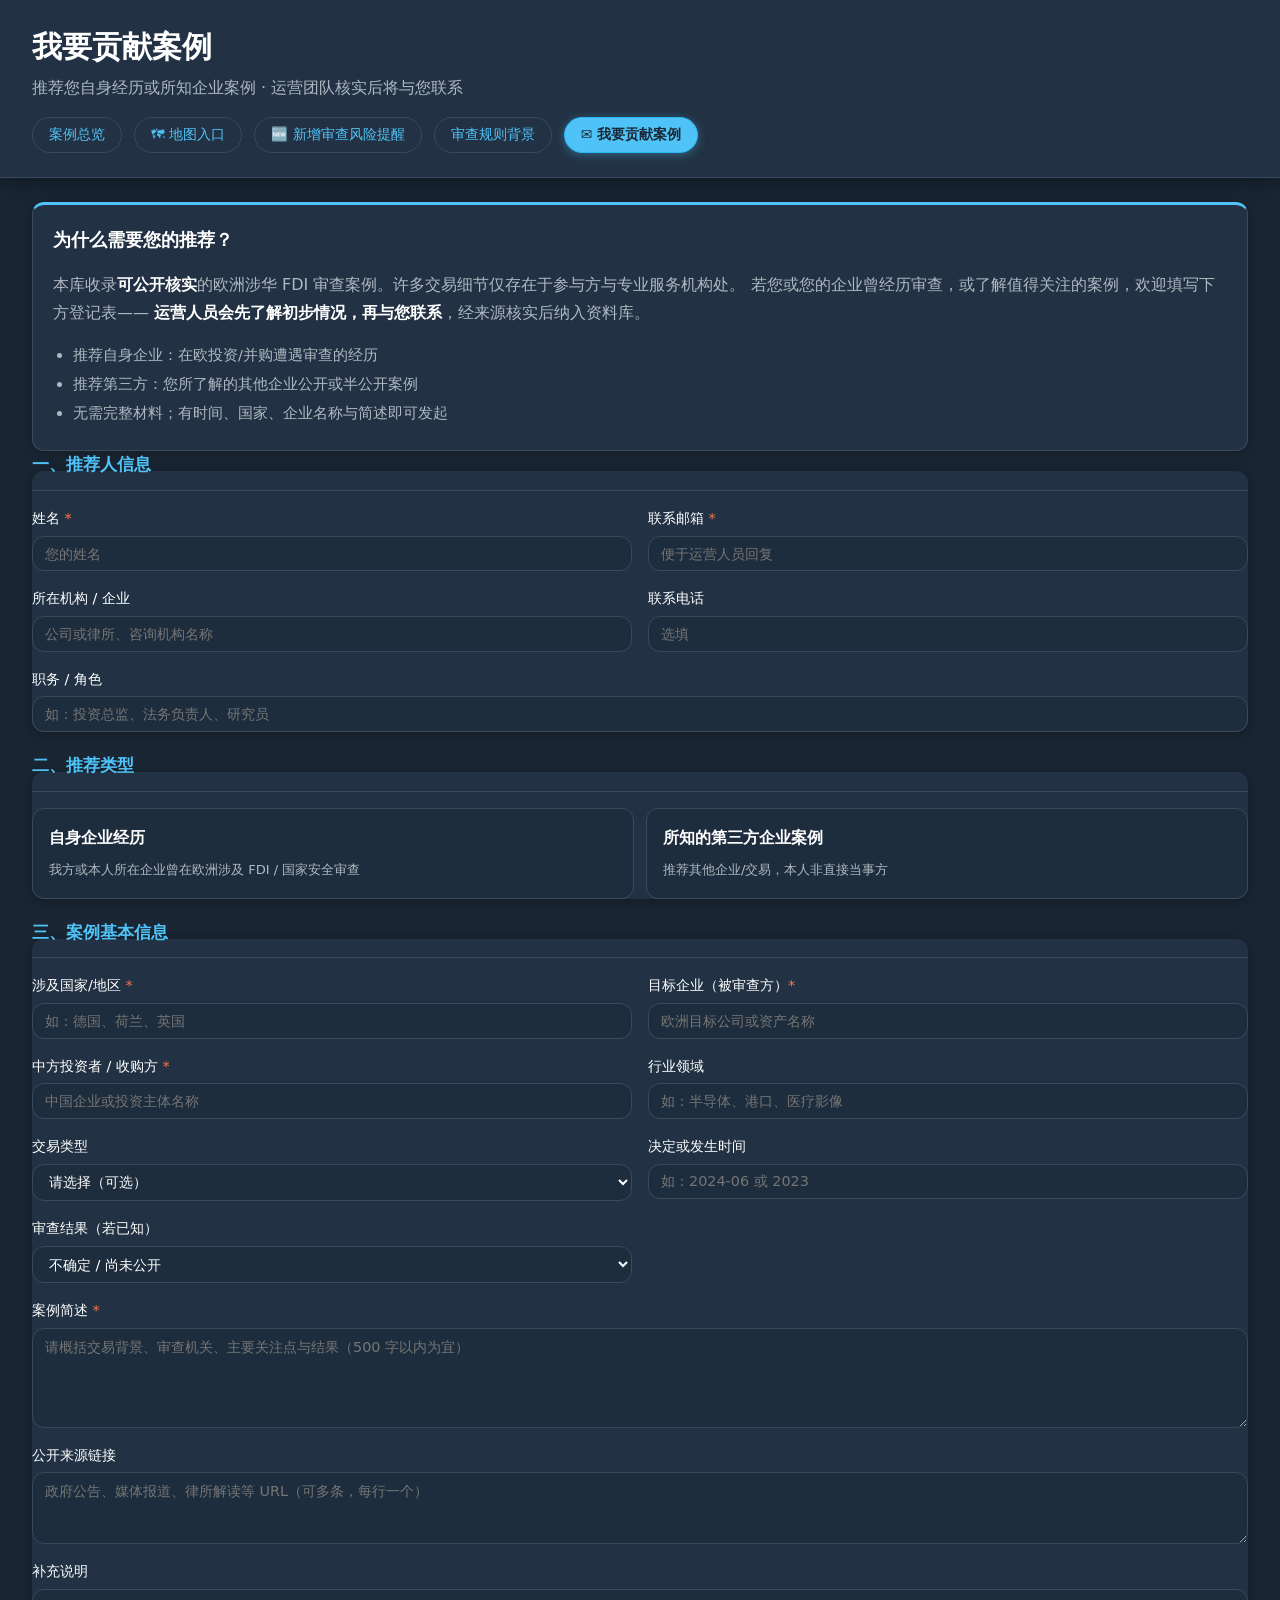
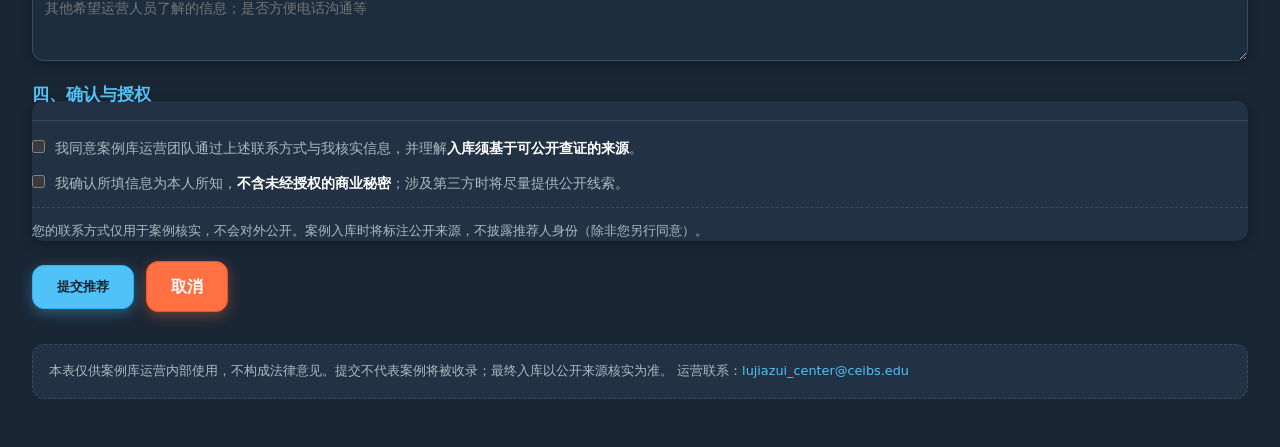
==== web/contribute.html @ 5400cb7a "Add case contribution form and route submissions to lujiazui_center@ceibs.edu. New contribute page w" ====
<!DOCTYPE html>
<html lang="zh-CN">
<head>
  <meta charset="UTF-8" />
  <meta name="viewport" content="width=device-width, initial-scale=1" />
  <title>我要贡献案例 — 涉华投资审查案例库</title>
  <link rel="stylesheet" href="css/styles.css?v=20260523" />
</head>
<body>
  <header class="site-header">
    <h1>我要贡献案例</h1>
    <p class="subtitle">推荐您自身经历或所知企业案例 · 运营团队核实后将与您联系</p>
    <nav class="nav-bar">
      <a href="index.html">案例总览</a>
      <a href="map.html">🗺 地图入口</a>
      <a href="review-points.html">🆕 新增审查风险提醒</a>
      <a href="policy.html">审查规则背景</a>
      <a href="contribute.html" class="active">✉️ 我要贡献案例</a>
    </nav>
  </header>

  <main class="container contribute-page">
    <section class="card contribute-intro">
      <h2>为什么需要您的推荐？</h2>
      <p class="contrib-lead">
        本库收录<strong>可公开核实</strong>的欧洲涉华 FDI 审查案例。许多交易细节仅存在于参与方与专业服务机构处。
        若您或您的企业曾经历审查，或了解值得关注的案例，欢迎填写下方登记表——
        <strong>运营人员会先了解初步情况，再与您联系</strong>，经来源核实后纳入资料库。
      </p>
      <ul class="contrib-bullets">
        <li>推荐自身企业：在欧投资/并购遭遇审查的经历</li>
        <li>推荐第三方：您所了解的其他企业公开或半公开案例</li>
        <li>无需完整材料；有时间、国家、企业名称与简述即可发起</li>
      </ul>
    </section>

    <div id="contrib-success" class="card contribute-success hidden">
      <h2>感谢您的推荐</h2>
      <p id="contrib-success-note">
        我们已收到您的登记信息。案例库运营团队将在<strong>核实公开来源</strong>后与您联系，进一步补充细节。通常会在 5–10 个工作日内回复。
      </p>
      <p><a class="btn-map" href="index.html">返回案例总览</a></p>
    </div>

    <p id="contrib-error" class="contrib-error hidden" role="alert"></p>

    <form id="contrib-form" class="contrib-form" novalidate>
      <fieldset class="card contrib-fieldset">
        <legend>一、推荐人信息</legend>
        <div class="contrib-grid">
          <label class="contrib-field">
            <span>姓名 <em>*</em></span>
            <input type="text" name="submitter_name" required autocomplete="name" placeholder="您的姓名" />
          </label>
          <label class="contrib-field">
            <span>联系邮箱 <em>*</em></span>
            <input type="email" name="submitter_email" required autocomplete="email" placeholder="便于运营人员回复" />
          </label>
          <label class="contrib-field">
            <span>所在机构 / 企业</span>
            <input type="text" name="submitter_org" autocomplete="organization" placeholder="公司或律所、咨询机构名称" />
          </label>
          <label class="contrib-field">
            <span>联系电话</span>
            <input type="tel" name="submitter_phone" autocomplete="tel" placeholder="选填" />
          </label>
          <label class="contrib-field contrib-field-full">
            <span>职务 / 角色</span>
            <input type="text" name="submitter_role" placeholder="如：投资总监、法务负责人、研究员" />
          </label>
        </div>
      </fieldset>

      <fieldset class="card contrib-fieldset">
        <legend>二、推荐类型</legend>
        <div class="contrib-radio-group">
          <label class="contrib-radio">
            <input type="radio" name="relation_type" value="self" required />
            <span class="contrib-radio-box">
              <strong>自身企业经历</strong>
              <small>我方或本人所在企业曾在欧洲涉及 FDI / 国家安全审查</small>
            </span>
          </label>
          <label class="contrib-radio">
            <input type="radio" name="relation_type" value="third_party" />
            <span class="contrib-radio-box">
              <strong>所知的第三方企业案例</strong>
              <small>推荐其他企业/交易，本人非直接当事方</small>
            </span>
          </label>
        </div>
      </fieldset>

      <fieldset class="card contrib-fieldset">
        <legend>三、案例基本信息</legend>
        <div class="contrib-grid">
          <label class="contrib-field">
            <span>涉及国家/地区 <em>*</em></span>
            <input type="text" name="country" required placeholder="如：德国、荷兰、英国" />
          </label>
          <label class="contrib-field">
            <span>目标企业（被审查方）<em>*</em></span>
            <input type="text" name="target_company" required placeholder="欧洲目标公司或资产名称" />
          </label>
          <label class="contrib-field">
            <span>中方投资者 / 收购方 <em>*</em></span>
            <input type="text" name="investor" required placeholder="中国企业或投资主体名称" />
          </label>
          <label class="contrib-field">
            <span>行业领域</span>
            <input type="text" name="sector" placeholder="如：半导体、港口、医疗影像" />
          </label>
          <label class="contrib-field">
            <span>交易类型</span>
            <select name="deal_type">
              <option value="">请选择（可选）</option>
              <option>收购 / 并购</option>
              <option>少数股权</option>
              <option>绿地投资</option>
              <option>技术许可 / 合资</option>
              <option>治理权 / 股东安排</option>
              <option>其他</option>
            </select>
          </label>
          <label class="contrib-field">
            <span>决定或发生时间</span>
            <input type="text" name="decision_date" placeholder="如：2024-06 或 2023" />
          </label>
          <label class="contrib-field">
            <span>审查结果（若已知）</span>
            <select name="outcome">
              <option value="">不确定 / 尚未公开</option>
              <option>批准</option>
              <option>附条件批准</option>
              <option>禁止</option>
              <option>交易失败 / 撤回</option>
              <option>审查中</option>
              <option>政府干预</option>
            </select>
          </label>
          <label class="contrib-field contrib-field-full">
            <span>案例简述 <em>*</em></span>
            <textarea name="summary" required rows="5" maxlength="2000" placeholder="请概括交易背景、审查机关、主要关注点与结果（500 字以内为宜）"></textarea>
          </label>
          <label class="contrib-field contrib-field-full">
            <span>公开来源链接</span>
            <textarea name="sources" rows="2" placeholder="政府公告、媒体报道、律所解读等 URL（可多条，每行一个）"></textarea>
          </label>
          <label class="contrib-field contrib-field-full">
            <span>补充说明</span>
            <textarea name="notes" rows="2" placeholder="其他希望运营人员了解的信息；是否方便电话沟通等"></textarea>
          </label>
        </div>
      </fieldset>

      <fieldset class="card contrib-fieldset contrib-consent">
        <legend>四、确认与授权</legend>
        <label class="contrib-check">
          <input type="checkbox" name="consent_contact" required />
          <span>我同意案例库运营团队通过上述联系方式与我核实信息，并理解<strong>入库须基于可公开查证的来源</strong>。</span>
        </label>
        <label class="contrib-check">
          <input type="checkbox" name="consent_accuracy" required />
          <span>我确认所填信息为本人所知，<strong>不含未经授权的商业秘密</strong>；涉及第三方时将尽量提供公开线索。</span>
        </label>
        <p class="contrib-privacy">您的联系方式仅用于案例核实，不会对外公开。案例入库时将标注公开来源，不披露推荐人身份（除非您另行同意）。</p>
      </fieldset>

      <label class="contrib-honeypot" aria-hidden="true">
        <input type="text" name="_gotcha" tabindex="-1" autocomplete="off" />
      </label>

      <div class="contrib-actions">
        <button type="submit" class="btn-map" id="contrib-submit">提交推荐</button>
        <a class="btn-map btn-map-secondary" href="index.html">取消</a>
      </div>
    </form>

    <div class="disclaimer">
      本表仅供案例库运营内部使用，不构成法律意见。提交不代表案例将被收录；最终入库以公开来源核实为准。
      运营联系：<a href="mailto:lujiazui_center@ceibs.edu">lujiazui_center@ceibs.edu</a>
    </div>
  </main>

  <script type="module" src="js/contribute.js?v=20260523"></script>
</body>
</html>
---- web/css/styles.css ----
:root {
  /* 大屏深色主题 — 深蓝灰背景 + 天空蓝/珊瑚橙强调 */
  --bg: #1A2634;
  --surface: #223244;
  --surface-alt: #243447;
  --surface2: #1E2D3D;
  --border: #3A4A5C;
  --border-accent: #4FC3F7;
  --text: #FFFFFF;
  --muted: #B0B8C1;

  --accent: #4FC3F7;
  --accent-dark: #29B6F6;
  --accent-light: rgba(79, 195, 247, 0.22);
  --accent2: #FF7043;

  /* 兼容旧变量名 */
  --mint: #4FC3F7;
  --mint-dark: #29B6F6;
  --mint-light: rgba(79, 195, 247, 0.35);
  --cream: #223244;
  --coral: #FF7043;
  --coral-dark: #F4511E;
  --coral-light: rgba(255, 112, 67, 0.28);
  --pink: var(--coral);
  --border-mint: var(--border-accent);
  --accent-coral: var(--coral);
  --success: #4FC3F7;
  --warning: #FF7043;
  --danger: #FF7043;
  --purple: #81B4D9;

  --radius: 12px;
  --shadow: 0 4px 20px rgba(0, 0, 0, 0.4);
  --shadow-card: 0 2px 14px rgba(0, 0, 0, 0.3);
  --font: "Segoe UI", "PingFang SC", "Microsoft YaHei", system-ui, sans-serif;
}

html { color-scheme: dark; }

* { box-sizing: border-box; margin: 0; padding: 0; }

body {
  font-family: var(--font);
  background: var(--bg);
  color: var(--text);
  line-height: 1.6;
  min-height: 100vh;
}

a { color: var(--accent); text-decoration: none; }
a:hover { color: #81D4FA; text-decoration: underline; }

.site-header {
  background: var(--surface);
  border-bottom: 1px solid var(--border);
  padding: 1.5rem 2rem;
  box-shadow: var(--shadow);
}

.site-header h1 {
  font-size: 1.65rem;
  font-weight: 700;
  margin-bottom: 0.25rem;
  color: var(--text);
}

.site-header .subtitle {
  color: var(--muted);
  font-size: 0.9rem;
}

.nav-bar {
  display: flex;
  gap: 0.75rem;
  flex-wrap: wrap;
  margin-top: 1rem;
}

.nav-bar a, .nav-bar span {
  padding: 0.4rem 1rem;
  border-radius: 999px;
  font-size: 0.85rem;
  border: 1px solid var(--border);
  background: var(--surface);
}

.nav-bar a.active {
  background: var(--accent);
  border-color: var(--accent-dark);
  color: #1A2634;
  font-weight: 600;
  text-decoration: none;
  box-shadow: 0 2px 10px rgba(79, 195, 247, 0.35);
}

.container {
  max-width: 1280px;
  margin: 0 auto;
  padding: 1.5rem 2rem 3rem;
}

.meta-bar {
  display: flex;
  flex-wrap: wrap;
  gap: 1rem;
  margin-bottom: 1.5rem;
  font-size: 0.85rem;
  color: var(--muted);
}

.meta-bar .badge {
  background: var(--cream);
  padding: 0.25rem 0.75rem;
  border-radius: var(--radius);
  border: 1px solid var(--border);
  color: var(--text);
}

.grid-2 {
  display: grid;
  grid-template-columns: 1fr 1fr;
  gap: 1.25rem;
  margin-bottom: 1.5rem;
}

@media (max-width: 900px) {
  .grid-2 { grid-template-columns: 1fr; }
}

.card {
  background: var(--surface);
  border: 1px solid var(--border);
  border-top: 3px solid var(--accent);
  border-radius: var(--radius);
  padding: 1.25rem;
  box-shadow: var(--shadow-card);
}

.card h2 {
  font-size: 1.05rem;
  margin-bottom: 1rem;
  color: var(--text);
  font-weight: 600;
}

.filters {
  display: flex;
  flex-wrap: wrap;
  align-items: center;
  gap: 0.75rem;
  margin-bottom: 1rem;
}

.filters select, .filters input {
  background: var(--surface2);
  border: 1px solid var(--border);
  color: var(--text);
  padding: 0.5rem 0.75rem;
  border-radius: var(--radius);
  font-size: 0.9rem;
}

.filters select option {
  background: var(--surface);
  color: var(--text);
}

.table-wrap {
  overflow-x: auto;
  border-radius: var(--radius);
  border: 1px solid var(--border);
}

table {
  width: 100%;
  border-collapse: collapse;
  font-size: 0.85rem;
}

th, td {
  padding: 0.65rem 0.85rem;
  text-align: left;
  border-bottom: 1px solid var(--border);
}

th {
  background: var(--surface2);
  color: var(--text);
  font-weight: 600;
  position: sticky;
  top: 0;
}

tr:hover td { background: rgba(79, 195, 247, 0.1); }

.outcome {
  display: inline-block;
  padding: 0.15rem 0.5rem;
  border-radius: 6px;
  font-size: 0.75rem;
  font-weight: 600;
}

.outcome-禁止 { background: rgba(255, 112, 67, 0.22); color: #FFAB91; border: 1px solid var(--coral); }
.outcome-附条件批准 { background: rgba(255, 183, 77, 0.18); color: #FFCC80; border: 1px solid #FFB74D; }
.outcome-批准 { background: rgba(79, 195, 247, 0.2); color: #81D4FA; border: 1px solid var(--accent); }
.outcome-机制运行 { background: rgba(129, 180, 217, 0.18); color: var(--muted); }
.outcome-政府干预 { background: rgba(255, 112, 67, 0.18); color: #FFAB91; }
.outcome-交易失败 { background: rgba(255, 183, 77, 0.15); color: #FFCC80; }
.outcome-审查中 { background: rgba(79, 195, 247, 0.15); color: #4FC3F7; border: 1px solid var(--accent); }
.outcome-无公开否决 { background: rgba(176, 184, 193, 0.12); color: var(--muted); }
.outcome-限制参与 { background: rgba(255, 112, 67, 0.18); color: #FFAB91; }

.chart-container {
  position: relative;
  height: 280px;
}

.map-hero {
  text-align: center;
  margin-bottom: 1.5rem;
}

.map-hero h2 { font-size: 1.25rem; margin-bottom: 0.5rem; }

#leaflet-map {
  width: 100%;
  height: 520px;
  border-radius: var(--radius);
  border: 1px solid var(--border);
  background: var(--surface2);
  z-index: 0;
  box-shadow: var(--shadow);
}

.map-toolbar {
  display: flex;
  flex-wrap: wrap;
  gap: 0.5rem;
  justify-content: center;
  margin-top: 1rem;
}

.map-chip {
  background: var(--accent);
  color: #1A2634;
  border: 1px solid var(--accent-dark);
  padding: 0.5rem 1rem;
  border-radius: 999px;
  font-size: 0.85rem;
  cursor: pointer;
  font-family: inherit;
  font-weight: 600;
}

.map-chip:hover { filter: brightness(1.1); }

.map-chip.secondary {
  background: var(--surface2);
  color: var(--text);
  border: 1px solid var(--border);
}

.leaflet-container {
  font-family: var(--font);
  background: var(--bg);
}

.leaflet-tooltip.map-tooltip {
  background: var(--surface);
  color: var(--text);
  border: 1px solid var(--border-accent);
  border-radius: 8px;
  font-size: 0.85rem;
  box-shadow: var(--shadow);
}

.leaflet-control-zoom a {
  background: var(--surface) !important;
  color: var(--text) !important;
  border-color: var(--border) !important;
}

.leaflet-control-attribution {
  background: rgba(26, 38, 52, 0.92) !important;
  color: var(--muted) !important;
  font-size: 0.7rem !important;
}

.leaflet-control-attribution a { color: var(--accent) !important; }

.map-legend {
  display: flex;
  justify-content: center;
  gap: 1.5rem;
  margin-top: 1rem;
  font-size: 0.85rem;
  color: var(--muted);
}

.legend-dot {
  display: inline-block;
  width: 12px;
  height: 12px;
  border-radius: 4px;
  margin-right: 0.35rem;
  vertical-align: middle;
}

.legend-has { background: var(--accent); border: 1px solid var(--accent-dark); }
.legend-none { background: var(--surface2); border: 1px solid var(--border); }
.legend-selected { background: var(--coral); border: 1px solid var(--coral-dark); }

.legend-style-hard { background: rgba(255, 112, 67, 0.75); border: 1px solid var(--coral-dark); }
.legend-style-cond { background: rgba(255, 183, 77, 0.55); border: 1px solid #FFB74D; }
.legend-style-open { background: rgba(79, 195, 247, 0.55); border: 1px solid var(--accent-dark); }
.legend-style-quiet { background: #3A4A5C; border: 1px solid #5A6A7C; }

.map-legend-styles {
  gap: 1rem 1.25rem;
  max-width: 720px;
  margin-left: auto;
  margin-right: auto;
}

.map-style-badge {
  display: inline-block;
  font-size: 0.75rem;
  font-weight: 600;
  padding: 0.2rem 0.55rem;
  border-radius: 6px;
  margin-left: 0.35rem;
  vertical-align: middle;
}

.map-style-badge.style-hard { background: rgba(255, 112, 67, 0.25); color: #FFAB91; border: 1px solid var(--coral); }
.map-style-badge.style-conditional { background: rgba(255, 183, 77, 0.2); color: #FFCC80; border: 1px solid #FFB74D; }
.map-style-badge.style-open { background: rgba(79, 195, 247, 0.2); color: #81D4FA; border: 1px solid var(--accent); }
.map-style-badge.style-quiet { background: rgba(176, 184, 193, 0.15); color: var(--muted); border: 1px solid var(--border); }
.map-style-badge.style-default { background: var(--surface2); color: var(--muted); border: 1px solid var(--border); }

/* 每周播客 */
.podcast-card {
  background: var(--surface);
  border: 1px solid var(--border-accent);
}

.podcast-header {
  display: flex;
  flex-wrap: wrap;
  align-items: center;
  justify-content: space-between;
  gap: 0.5rem;
  margin-bottom: 0.5rem;
}

.podcast-header h2 { margin: 0; font-size: 1.25rem; }

.podcast-badge {
  background: rgba(79, 195, 247, 0.2);
  color: var(--accent);
  border: 1px solid var(--accent);
}

.podcast-desc {
  font-size: 0.9rem;
  color: var(--muted);
  margin-bottom: 1rem;
}

.podcast-player-wrap.hidden,
.hidden { display: none !important; }

.podcast-meta {
  font-size: 0.9rem;
  margin-bottom: 0.75rem;
  color: var(--muted);
}

.podcast-audio {
  width: 100%;
  margin-bottom: 1rem;
  border-radius: var(--radius);
}

.podcast-script-details {
  margin-bottom: 1rem;
  font-size: 0.9rem;
}

.podcast-script-details summary {
  cursor: pointer;
  color: var(--accent);
  font-weight: 600;
  margin-bottom: 0.5rem;
}

.podcast-script {
  margin-top: 0.75rem;
  padding: 1rem;
  background: var(--surface2);
  border-radius: var(--radius);
  border: 1px solid var(--border);
  line-height: 1.75;
  font-size: 0.9rem;
  max-height: 280px;
  overflow-y: auto;
  white-space: pre-wrap;
}

.podcast-highlights {
  list-style: none;
  padding: 0;
  margin: 0;
  font-size: 0.85rem;
}

.podcast-highlights li {
  padding: 0.4rem 0;
  border-top: 1px solid var(--border);
}

.podcast-highlights li:first-child { border-top: none; }

/* 地图页：国家俚语横幅 */
.country-idiom-banner {
  display: flex;
  align-items: flex-start;
  gap: 1.25rem;
  margin-bottom: 1.25rem;
  padding: 1.25rem 1.5rem;
  background: var(--surface);
  border: 1px solid var(--border-accent);
  border-radius: var(--radius);
  box-shadow: var(--shadow-card);
  animation: idiom-fade-in 0.35s ease;
}

.country-idiom-banner.hidden {
  display: none !important;
}

@keyframes idiom-fade-in {
  from { opacity: 0; transform: translateY(-6px); }
  to { opacity: 1; transform: translateY(0); }
}

.idiom-flag-wrap {
  flex-shrink: 0;
  border-radius: 8px;
  overflow: hidden;
  box-shadow: 0 2px 8px rgba(51, 51, 51, 0.12);
  border: 1px solid var(--border);
  background: var(--surface);
}

.idiom-flag {
  display: block;
  width: 80px;
  height: auto;
  object-fit: cover;
}

.idiom-text {
  flex: 1;
  min-width: 0;
}

.idiom-country-name {
  font-size: 1.15rem;
  margin: 0 0 0.5rem;
  color: var(--text);
}

.idiom-original {
  margin: 0 0 0.5rem;
  padding: 0;
  border: none;
  font-size: 1.05rem;
  font-style: italic;
  line-height: 1.55;
  color: var(--text);
  quotes: none;
}

.idiom-zh {
  margin: 0;
  font-size: 0.95rem;
  color: var(--muted);
  line-height: 1.5;
}

@media (max-width: 560px) {
  .country-idiom-banner {
    flex-direction: column;
    align-items: center;
    text-align: center;
  }
}

/* 新增审查风险提醒 */
.novel-review-section {
  border: 1px solid var(--coral);
  background: var(--surface);
}

.review-points-promo {
  border: 1px solid var(--border-accent);
  background: var(--surface);
}

.review-point-catalog {
  display: grid;
  gap: 1rem;
}

.catalog-item {
  padding: 1rem 1.1rem;
  background: var(--surface);
  border: 1px solid var(--border);
  border-radius: var(--radius);
  border-left: 4px solid var(--coral);
}

.catalog-item-title {
  margin: 0 0 0.4rem;
  font-size: 1rem;
}

.catalog-item-desc {
  margin: 0 0 0.5rem;
  font-size: 0.88rem;
  color: var(--muted);
}

.catalog-item-case {
  margin: 0;
  font-size: 0.88rem;
}

.novel-review-header {
  display: flex;
  flex-wrap: wrap;
  align-items: center;
  justify-content: space-between;
  gap: 0.5rem;
  margin-bottom: 0.5rem;
}

.novel-review-header h2 {
  margin: 0;
  font-size: 1.35rem;
}

.novel-stat-badge {
  background: rgba(255, 112, 67, 0.18);
  border: 1px solid var(--coral);
  color: #FFAB91;
}

code {
  background: var(--surface2);
  color: var(--accent);
  padding: 0.15rem 0.4rem;
  border-radius: 4px;
  font-size: 0.85em;
}

strong { color: var(--text); }

.novel-section-foot {
  margin: 1rem 0 0;
  font-size: 0.85rem;
  text-align: center;
}

.filter-novel-only {
  display: inline-flex;
  align-items: center;
  gap: 0.4rem;
  font-size: 0.9rem;
  color: var(--accent);
  font-weight: 600;
  margin-right: 0.75rem;
  white-space: nowrap;
}

.novel-section-desc {
  font-size: 0.9rem;
  color: var(--muted);
  margin-bottom: 1rem;
}

.novel-review-feed {
  display: grid;
  gap: 0.85rem;
}

.novel-feed-item {
  padding: 0.85rem 1rem;
  background: var(--surface);
  border: 1px solid var(--border);
  border-radius: var(--radius);
  border-left: 4px solid var(--coral);
}

.novel-feed-item header {
  display: flex;
  flex-wrap: wrap;
  align-items: center;
  gap: 0.5rem 0.75rem;
  margin-bottom: 0.4rem;
  font-size: 0.9rem;
}

.novel-feed-item time {
  color: var(--muted);
  font-size: 0.85rem;
}

.novel-feed-label {
  font-size: 0.8rem;
  color: var(--muted);
  margin: 0.25rem 0;
}

.novel-feed-badges {
  display: flex;
  flex-wrap: wrap;
  gap: 0.35rem;
  margin-bottom: 0.5rem;
}

.novel-review-alert {
  margin-bottom: 1rem;
  padding: 0.85rem 1rem;
  background: rgba(255, 112, 67, 0.1);
  border: 1px solid var(--coral);
  border-radius: var(--radius);
  border-left: 4px solid var(--coral);
}

.novel-review-alert-title {
  font-weight: 600;
  margin: 0 0 0.5rem;
  color: var(--text);
  font-size: 0.95rem;
}

.novel-review-alert-list {
  margin: 0 0 0.5rem 1.1rem;
  font-size: 0.88rem;
  line-height: 1.55;
}

.novel-review-alert-note {
  margin: 0;
  font-size: 0.78rem;
  color: var(--muted);
}

.review-point-badge {
  display: inline-block;
  font-size: 0.75rem;
  padding: 0.2rem 0.5rem;
  border-radius: 6px;
  margin: 0.15rem 0.2rem 0.15rem 0;
  line-height: 1.35;
}

.review-point-new {
  background: rgba(255, 112, 67, 0.22);
  color: #FFAB91;
  border: 1px solid var(--coral);
  font-weight: 600;
}

.review-point-known {
  background: var(--surface-alt);
  color: var(--muted);
  border: 1px solid var(--border);
}

.case-review-points {
  margin: 0.75rem 0;
  font-size: 0.88rem;
  line-height: 1.6;
}

.novel-cell {
  min-width: 140px;
  max-width: 220px;
}

.muted-text {
  color: var(--muted);
  font-size: 0.85rem;
}

.country-panel {
  margin-top: 1.5rem;
}

.case-card {
  background: var(--surface2);
  border: 1px solid var(--border);
  border-radius: var(--radius);
  padding: 1rem;
  margin-bottom: 0.75rem;
  box-shadow: var(--shadow-card);
}

.case-card h3 { font-size: 1rem; margin-bottom: 0.5rem; }
.case-card .meta-row {
  display: flex;
  flex-wrap: wrap;
  gap: 0.5rem;
  font-size: 0.8rem;
  color: var(--muted);
  margin-bottom: 0.5rem;
}

.timeline {
  margin-top: 0.75rem;
  padding-left: 1rem;
  border-left: 2px solid var(--border);
}

.timeline li {
  list-style: none;
  margin-bottom: 0.35rem;
  font-size: 0.85rem;
}

.timeline .date { color: var(--accent); font-weight: 600; margin-right: 0.5rem; }

.framework-list li {
  margin-bottom: 0.75rem;
  padding-bottom: 0.75rem;
  border-bottom: 1px solid var(--border);
  list-style: none;
}

.disclaimer {
  margin-top: 2rem;
  padding: 1rem;
  background: var(--surface);
  border-radius: var(--radius);
  font-size: 0.8rem;
  color: var(--muted);
  border: 1px dashed var(--border);
}

/* —— 政策与法律框架页 —— */
.policy-page .lead {
  color: var(--muted);
  margin-bottom: 1.25rem;
  font-size: 0.95rem;
}

.policy-toc {
  margin-bottom: 1.5rem;
}

.policy-toc h2 {
  font-size: 1rem;
  margin-bottom: 0.75rem;
  color: var(--accent);
}

.policy-toc ol {
  margin-left: 1.25rem;
  font-size: 0.9rem;
}

.policy-toc a {
  color: var(--text);
}

.policy-toc a:hover {
  color: var(--accent2);
}

.policy-section {
  margin-bottom: 1.5rem;
}

.policy-section h2 {
  font-size: 1.35rem;
  margin-bottom: 1rem;
  color: var(--text);
  border-bottom: 1px solid var(--border);
  padding-bottom: 0.5rem;
}

.policy-section h3 {
  font-size: 1.05rem;
  margin: 1.25rem 0 0.75rem;
  color: var(--text);
}

.policy-section h4 {
  font-size: 0.95rem;
  margin-bottom: 0.5rem;
}

.policy-list {
  margin-left: 1.25rem;
  font-size: 0.9rem;
  color: var(--muted);
}

.policy-list li {
  margin-bottom: 0.4rem;
}

.policy-list.numbered {
  list-style: decimal;
}

.legal-grid {
  display: grid;
  grid-template-columns: 1fr 1fr;
  gap: 1rem;
  margin-bottom: 1rem;
}

@media (max-width: 800px) {
  .legal-grid { grid-template-columns: 1fr; }
}

.legal-card {
  background: var(--surface2);
  border: 1px solid var(--border);
  border-radius: var(--radius);
  padding: 1rem;
}

.legal-card.highlight {
  border-color: var(--coral);
  border-top: 3px solid var(--coral);
  background: rgba(255, 112, 67, 0.1);
}

.legal-ref {
  font-size: 0.8rem;
  margin-top: 0.75rem;
}

.framework-diagram {
  margin: 1rem 0 1.5rem;
  text-align: center;
}

.fw-layer {
  background: var(--surface2);
  border: 1px solid var(--border);
  border-radius: var(--radius);
  padding: 1rem;
  margin: 0 auto;
  max-width: 640px;
}

.fw-layer strong {
  display: block;
  margin-bottom: 0.35rem;
  color: var(--accent2);
}

.fw-layer span {
  font-size: 0.85rem;
  color: var(--muted);
}

.fw-arrow {
  color: var(--muted);
  font-size: 0.85rem;
  margin: 0.35rem 0;
}

.policy-table {
  width: 100%;
  border-collapse: collapse;
  font-size: 0.85rem;
  margin: 0.75rem 0;
}

.policy-table th,
.policy-table td {
  padding: 0.6rem 0.75rem;
  border: 1px solid var(--border);
  text-align: left;
}

.policy-table th {
  background: var(--surface2);
  color: var(--text);
}

.note {
  font-size: 0.85rem;
  color: var(--muted);
  margin-top: 0.5rem;
}

.trend-cards {
  display: grid;
  gap: 1rem;
  margin-bottom: 1.25rem;
}

.trend-card {
  background: var(--surface2);
  border-left: 3px solid var(--pink);
  padding: 1rem 1rem 1rem 1.25rem;
  border-radius: 0 var(--radius) var(--radius) 0;
}

.trend-year {
  display: inline-block;
  font-size: 0.75rem;
  font-weight: 700;
  color: var(--accent);
  background: rgba(79, 195, 247, 0.2);
  padding: 0.15rem 0.5rem;
  border-radius: 6px;
  margin-bottom: 0.5rem;
}

.trend-card h4 {
  margin-bottom: 0.35rem;
}

.trend-card p {
  font-size: 0.9rem;
  color: var(--muted);
}

.expert-quote {
  margin: 1rem 0;
  padding: 1rem 1.25rem;
  border-left: 4px solid var(--coral);
  background: var(--surface2);
  border-radius: 0 var(--radius) var(--radius) 0;
}

.expert-quote p {
  font-style: italic;
  margin-bottom: 0.75rem;
  color: var(--text);
  font-size: 0.95rem;
}

.expert-quote footer {
  font-size: 0.8rem;
  color: var(--muted);
}

.source-links {
  list-style: none;
  font-size: 0.9rem;
}

.source-links li {
  margin-bottom: 0.5rem;
  padding-bottom: 0.5rem;
  border-bottom: 1px solid var(--border);
}

/* —— 政策页增强：可视化与交互 —— */
.policy-hero {
  background: var(--surface);
  border-color: var(--border-accent);
}

.hero-highlights {
  display: flex;
  flex-wrap: wrap;
  gap: 0.5rem;
  margin-bottom: 1.25rem;
}

.highlight-pill {
  font-size: 0.8rem;
  padding: 0.35rem 0.85rem;
  border-radius: 999px;
  background: var(--surface2);
  border: 1px solid var(--border);
  color: var(--muted);
}

.highlight-pill.accent {
  border-color: var(--accent);
  color: var(--accent);
  background: rgba(79, 195, 247, 0.15);
}

.highlight-pill.warn {
  border-color: var(--coral);
  color: #FFAB91;
  background: rgba(255, 112, 67, 0.15);
}

.kpi-grid {
  display: grid;
  grid-template-columns: repeat(4, 1fr);
  gap: 1rem;
  margin-bottom: 1rem;
}

@media (max-width: 768px) {
  .kpi-grid { grid-template-columns: repeat(2, 1fr); }
}

.kpi-card {
  text-align: center;
  padding: 1rem;
  background: var(--surface2);
  border-radius: var(--radius);
  border: 1px solid var(--border);
  border-bottom: 3px solid var(--accent);
}

.kpi-value {
  display: block;
  font-size: 1.75rem;
  font-weight: 800;
  color: var(--accent);
  line-height: 1.2;
}

.kpi-label {
  font-size: 0.75rem;
  color: var(--muted);
  margin-top: 0.35rem;
}

.hero-tagline {
  font-size: 0.9rem;
  color: var(--muted);
  text-align: center;
}

.policy-toc-pills {
  display: flex;
  flex-wrap: wrap;
  gap: 0.5rem;
  padding: 0.85rem 1rem;
  position: sticky;
  top: 0;
  z-index: 50;
  background: rgba(26, 38, 52, 0.95);
  backdrop-filter: blur(8px);
  border: 1px solid var(--border);
  box-shadow: var(--shadow-card);
}

.policy-toc-pill {
  padding: 0.4rem 0.9rem;
  border-radius: 999px;
  font-size: 0.85rem;
  border: 1px solid var(--border);
  color: var(--muted);
  background: var(--surface2);
  text-decoration: none !important;
  transition: all 0.2s;
}

.policy-toc-pill:hover,
.policy-toc-pill.active {
  background: var(--accent);
  border-color: var(--accent-dark);
  color: #1A2634;
  font-weight: 600;
}

.section-head {
  display: flex;
  align-items: center;
  gap: 0.75rem;
  margin-bottom: 1rem;
  border-bottom: 1px solid var(--border);
  padding-bottom: 0.5rem;
}

.section-head h2 {
  margin: 0;
  border: none;
  padding: 0;
  font-size: 1.35rem;
}

.section-num {
  font-size: 0.75rem;
  font-weight: 800;
  color: var(--accent);
  background: rgba(79, 195, 247, 0.2);
  padding: 0.25rem 0.5rem;
  border-radius: 6px;
}

.policy-section .section-head + .lead {
  margin-top: 0;
}

.legal-compare-wrap .compare-toggle {
  display: block;
  margin: 0 auto 1rem;
  padding: 0.5rem 1.25rem;
  background: var(--surface2);
  border: 1px solid var(--accent);
  color: var(--accent);
  border-radius: 999px;
  cursor: pointer;
  font-family: inherit;
  font-size: 0.85rem;
}

.legal-compare-wrap .compare-toggle:hover {
  background: rgba(79, 195, 247, 0.15);
}

.legal-compare {
  display: grid;
  grid-template-columns: 1fr 1fr;
  gap: 1rem;
  transition: opacity 0.3s;
}

.legal-compare-wrap:not(.show-revised) .compare-col[data-era="2025"] {
  opacity: 0.35;
  transform: scale(0.98);
}

.legal-compare-wrap.show-revised .compare-col[data-era="2019"] {
  opacity: 0.35;
  transform: scale(0.98);
}

.legal-compare-wrap.show-revised .compare-col[data-era="2025"] {
  opacity: 1;
  transform: scale(1);
}

@media (max-width: 700px) {
  .legal-compare { grid-template-columns: 1fr; }
}

.card-badge {
  display: inline-block;
  font-size: 0.7rem;
  font-weight: 700;
  padding: 0.15rem 0.5rem;
  border-radius: 4px;
  background: var(--border);
  color: var(--muted);
  margin-bottom: 0.5rem;
}

.card-badge.new {
  background: var(--coral);
  color: #FFFFFF;
}

.check-list {
  list-style: none;
  font-size: 0.85rem;
  color: var(--muted);
}

.check-list li {
  padding: 0.35rem 0 0.35rem 1.25rem;
  position: relative;
}

.check-list li::before {
  content: "✓";
  position: absolute;
  left: 0;
  color: var(--success);
  font-weight: bold;
}

.mini-link {
  font-size: 0.8rem;
  display: inline-block;
  margin-top: 0.75rem;
}

.tool-grid {
  display: flex;
  flex-wrap: wrap;
  gap: 0.5rem;
  margin: 1rem 0;
}

.tool-grid.large {
  display: grid;
  grid-template-columns: repeat(auto-fill, minmax(140px, 1fr));
}

.tool-chip {
  font-size: 0.8rem;
  padding: 0.4rem 0.75rem;
  background: var(--surface2);
  border: 1px solid var(--border);
  border-radius: var(--radius);
  color: var(--muted);
}

.tool-icon {
  color: var(--accent-dark);
  margin-right: 0.35rem;
}

.tool-card {
  background: var(--surface2);
  border: 1px solid var(--border);
  border-radius: var(--radius);
  padding: 0.85rem;
  display: flex;
  flex-direction: column;
  gap: 0.25rem;
}

.tool-card strong { font-size: 0.9rem; }
.tool-card span { font-size: 0.75rem; color: var(--muted); }

.flow-pipeline {
  display: flex;
  flex-wrap: wrap;
  align-items: center;
  justify-content: center;
  gap: 0.25rem;
  margin: 1.25rem 0;
  padding: 1rem;
  background: var(--surface2);
  border-radius: var(--radius);
  border: 1px solid var(--border);
}

.flow-step {
  flex: 1 1 100px;
  min-width: 90px;
  text-align: center;
  padding: 0.75rem 0.5rem;
  border-radius: var(--radius);
  border: 1px solid transparent;
  transition: all 0.2s;
  cursor: default;
}

.flow-step.highlight,
.flow-step:hover {
  background: rgba(79, 195, 247, 0.15);
  border-color: var(--accent);
}

.flow-n {
  display: inline-flex;
  width: 1.5rem;
  height: 1.5rem;
  align-items: center;
  justify-content: center;
  background: var(--accent);
  color: #1A2634;
  border-radius: 50%;
  font-size: 0.75rem;
  font-weight: 700;
  margin-bottom: 0.35rem;
}

.flow-step strong {
  display: block;
  font-size: 0.8rem;
}

.flow-step small {
  font-size: 0.7rem;
  color: var(--muted);
}

.flow-arrow {
  color: var(--muted);
  font-size: 1.1rem;
  flex: 0 0 auto;
}

@media (max-width: 600px) {
  .flow-arrow { display: none; }
}

.policy-tabs {
  display: flex;
  gap: 0.5rem;
  margin-bottom: 1rem;
  flex-wrap: wrap;
}

.policy-tab {
  padding: 0.5rem 1rem;
  border: 1px solid var(--border);
  background: var(--surface2);
  color: var(--muted);
  border-radius: var(--radius);
  cursor: pointer;
  font-family: inherit;
  font-size: 0.85rem;
}

.policy-tab.active {
  background: var(--accent);
  border-color: var(--accent-dark);
  color: #1A2634;
  font-weight: 600;
}

.policy-tab-panel {
  display: none;
  animation: fadeIn 0.3s ease;
}

.policy-tab-panel.active {
  display: block;
}

@keyframes fadeIn {
  from { opacity: 0; transform: translateY(6px); }
  to { opacity: 1; transform: translateY(0); }
}

.layer-stack {
  display: flex;
  flex-direction: column;
  gap: 0.5rem;
}

.layer-card {
  padding: 1rem 1.25rem;
  border-radius: var(--radius);
  border-left: 4px solid var(--accent);
  background: var(--surface2);
}

.layer-card h4 { margin-bottom: 0.35rem; color: var(--accent); }
.layer-card p { font-size: 0.85rem; color: var(--muted); margin: 0; }

.layer-1 { border-left-color: var(--mint); }
.layer-2 { border-left-color: var(--accent); margin-left: 1rem; }
.layer-3 { border-left-color: var(--pink); margin-left: 2rem; }

.callout {
  padding: 1rem;
  border-radius: var(--radius);
  margin-bottom: 1rem;
  font-size: 0.9rem;
}

.callout-info {
  background: rgba(79, 195, 247, 0.12);
  border: 1px solid var(--border-accent);
}

.progress-bars { margin-top: 0.5rem; }

.prog-row {
  display: grid;
  grid-template-columns: 1fr 2fr auto;
  gap: 0.75rem;
  align-items: center;
  margin-bottom: 0.65rem;
  font-size: 0.8rem;
}

.prog-row label { color: var(--muted); }
.prog-row > span:last-child { color: var(--accent); font-weight: 600; min-width: 2rem; }

.prog-track {
  height: 8px;
  background: var(--border);
  border-radius: 4px;
  overflow: hidden;
}

.prog-fill {
  height: 100%;
  background: var(--accent);
  border-radius: 4px;
  transition: width 0.6s ease;
}

.prog-fill.warn { background: var(--coral); }
.prog-fill.accent { background: var(--accent); }

.chart-row { margin-bottom: 1.25rem; }

.chart-box {
  background: var(--surface);
  border: 1px solid var(--border);
  border-top: 3px solid var(--accent);
  border-radius: var(--radius);
  padding: 1rem;
  box-shadow: var(--shadow-card);
}

.policy-chart {
  height: 220px;
}

.takeaway-box {
  background: var(--surface2);
  border: 1px solid var(--border);
  border-radius: var(--radius);
  padding: 1.25rem;
}

.takeaway-box h3 {
  font-size: 1rem;
  color: var(--accent);
  margin-bottom: 0.75rem;
}

.takeaway-list {
  margin-left: 1.25rem;
  font-size: 0.9rem;
  color: var(--muted);
}

.takeaway-list li { margin-bottom: 0.5rem; }

.viz-timeline { margin: 1rem 0; }

.viz-timeline-track {
  display: flex;
  justify-content: space-between;
  gap: 0.35rem;
  margin-bottom: 1rem;
  flex-wrap: wrap;
}

.viz-timeline-item {
  flex: 1;
  min-width: 4.5rem;
  padding: 0.65rem 0.35rem;
  background: var(--surface2);
  border: 2px solid var(--border);
  border-radius: var(--radius);
  color: var(--muted);
  font-size: 0.75rem;
  cursor: pointer;
  font-family: inherit;
  transition: all 0.2s;
  line-height: 1.3;
}

.viz-timeline-item:hover,
.viz-timeline-item.active {
  border-color: var(--accent);
  background: rgba(79, 195, 247, 0.15);
  color: var(--text);
}

.viz-timeline-detail {
  min-height: 100px;
  padding: 1.25rem;
}

.viz-timeline-detail h4 {
  margin: 0.5rem 0;
  color: var(--text);
}

.viz-timeline-detail p {
  color: var(--muted);
  font-size: 0.9rem;
  margin: 0;
}

.style-matrix {
  display: grid;
  grid-template-columns: repeat(4, 1fr);
  gap: 0.75rem;
  margin: 1rem 0;
}

@media (max-width: 900px) {
  .style-matrix { grid-template-columns: repeat(2, 1fr); }
}

.matrix-cell {
  padding: 1rem;
  border-radius: var(--radius);
  border: 1px solid var(--border);
  text-align: center;
}

.matrix-cell h4 { font-size: 0.9rem; margin-bottom: 0.35rem; }
.matrix-cell p { font-size: 0.85rem; margin: 0.25rem 0; }
.matrix-cell small { font-size: 0.75rem; color: var(--muted); }

.matrix-hard { background: rgba(255, 112, 67, 0.18); border-color: var(--coral); }
.matrix-cond { background: rgba(255, 183, 77, 0.15); border-color: #FFB74D; }
.matrix-open { background: rgba(79, 195, 247, 0.15); border-color: var(--accent); }
.matrix-quiet { background: rgba(176, 184, 193, 0.12); border-color: var(--border); }

.cta-row {
  display: flex;
  flex-wrap: wrap;
  gap: 0.75rem;
  margin-top: 1rem;
}

.cta-row .btn-map { margin: 0; }

.expert-grid { display: flex; flex-direction: column; gap: 0.5rem; }

.accordion-item {
  border: 1px solid var(--border);
  border-radius: var(--radius);
  overflow: hidden;
  background: var(--surface2);
}

.accordion-trigger {
  width: 100%;
  display: grid;
  grid-template-columns: auto 1fr auto;
  gap: 0.75rem;
  align-items: center;
  padding: 1rem;
  background: transparent;
  border: none;
  color: var(--text);
  cursor: pointer;
  font-family: inherit;
  text-align: left;
}

.accordion-trigger:hover { background: rgba(79, 195, 247, 0.1); }

.expert-org {
  font-size: 0.7rem;
  font-weight: 800;
  padding: 0.2rem 0.5rem;
  border-radius: 6px;
  text-transform: uppercase;
}

.expert-org.merics { background: rgba(79, 195, 247, 0.25); color: #81D4FA; }
.expert-org.bruegel { background: rgba(129, 180, 217, 0.25); color: #B0B8C1; }
.expert-org.cer { background: rgba(255, 112, 67, 0.22); color: #FFAB91; }
.expert-org.ec { background: rgba(79, 195, 247, 0.15); color: var(--accent); border: 1px solid var(--border); }

.expert-title { font-size: 0.9rem; }

.accordion-icon {
  font-size: 0.7rem;
  color: var(--muted);
  transition: transform 0.2s;
}

.accordion-item.open .accordion-icon { transform: rotate(180deg); }

.accordion-body {
  max-height: 0;
  overflow: hidden;
  transition: max-height 0.35s ease;
  padding: 0 1rem;
}

.accordion-item.open .accordion-body {
  max-height: 320px;
  padding: 0 1rem 1rem;
}

.accordion-body blockquote {
  font-style: italic;
  color: var(--muted);
  margin: 0 0 0.75rem;
  font-size: 0.9rem;
  border-left: 3px solid var(--pink);
  padding-left: 0.75rem;
}

.source-grid {
  display: grid;
  grid-template-columns: repeat(auto-fill, minmax(200px, 1fr));
  gap: 0.75rem;
}

.source-card {
  display: flex;
  flex-direction: column;
  gap: 0.25rem;
  padding: 1rem;
  background: var(--surface2);
  border: 1px solid var(--border);
  border-radius: var(--radius);
  text-decoration: none !important;
  transition: border-color 0.2s, transform 0.2s;
}

.source-card:hover {
  border-color: var(--accent);
  transform: translateY(-2px);
  box-shadow: 0 4px 12px rgba(79, 195, 247, 0.2);
}

.source-card strong { color: var(--accent); font-size: 0.95rem; }
.source-card span { font-size: 0.8rem; color: var(--muted); }

/* 主按钮：天空蓝 */
.btn-map {
  display: inline-flex;
  align-items: center;
  gap: 0.5rem;
  background: var(--accent);
  color: #1A2634 !important;
  padding: 0.75rem 1.5rem;
  border-radius: var(--radius);
  font-weight: 600;
  text-decoration: none !important;
  margin: 1rem 0;
  border: 1px solid var(--accent-dark);
  box-shadow: 0 4px 14px rgba(79, 195, 247, 0.35);
}

.btn-map:hover {
  background: #81D4FA;
  transform: translateY(-1px);
  text-decoration: none !important;
}

/* 次要按钮：珊瑚橙 */
.btn-map-secondary {
  background: var(--coral) !important;
  border-color: var(--coral-dark) !important;
  color: #FFFFFF !important;
  box-shadow: 0 4px 14px rgba(255, 112, 67, 0.35) !important;
}

.btn-map-secondary:hover {
  background: #FF8A65 !important;
}

.empty-state {
  text-align: center;
  padding: 2rem;
  color: var(--muted);
}

/* —— 贡献案例登记表 —— */
.contribute-page .contrib-lead {
  color: var(--muted);
  line-height: 1.75;
  margin-bottom: 1rem;
}

.contrib-bullets {
  margin-left: 1.25rem;
  color: var(--muted);
  font-size: 0.92rem;
}

.contrib-bullets li { margin-bottom: 0.35rem; }

.contrib-form {
  display: flex;
  flex-direction: column;
  gap: 1.25rem;
}

.contrib-fieldset {
  border: none;
  padding: 0;
  margin: 0;
}

.contrib-fieldset legend {
  font-size: 1.05rem;
  font-weight: 600;
  color: var(--accent);
  padding: 0 0 0.75rem;
  width: 100%;
  border-bottom: 1px solid var(--border);
  margin-bottom: 1rem;
}

.contrib-grid {
  display: grid;
  grid-template-columns: 1fr 1fr;
  gap: 1rem;
}

@media (max-width: 720px) {
  .contrib-grid { grid-template-columns: 1fr; }
}

.contrib-field-full { grid-column: 1 / -1; }

.contrib-field {
  display: flex;
  flex-direction: column;
  gap: 0.35rem;
  font-size: 0.9rem;
}

.contrib-field span em {
  color: var(--coral);
  font-style: normal;
}

.contrib-field input,
.contrib-field select,
.contrib-field textarea {
  background: var(--surface2);
  border: 1px solid var(--border);
  color: var(--text);
  padding: 0.55rem 0.75rem;
  border-radius: var(--radius);
  font-family: inherit;
  font-size: 0.9rem;
  width: 100%;
}

.contrib-field input:focus,
.contrib-field select:focus,
.contrib-field textarea:focus {
  outline: none;
  border-color: var(--accent);
  box-shadow: 0 0 0 2px rgba(79, 195, 247, 0.2);
}

.contrib-field textarea { resize: vertical; min-height: 4.5rem; }

.contrib-radio-group {
  display: grid;
  gap: 0.75rem;
}

@media (min-width: 720px) {
  .contrib-radio-group { grid-template-columns: 1fr 1fr; }
}

.contrib-radio {
  display: block;
  cursor: pointer;
}

.contrib-radio input {
  position: absolute;
  opacity: 0;
  pointer-events: none;
}

.contrib-radio-box {
  display: block;
  padding: 1rem;
  border: 1px solid var(--border);
  border-radius: var(--radius);
  background: var(--surface2);
  transition: border-color 0.2s, background 0.2s;
}

.contrib-radio-box strong {
  display: block;
  margin-bottom: 0.35rem;
  color: var(--text);
}

.contrib-radio-box small {
  color: var(--muted);
  font-size: 0.82rem;
  line-height: 1.45;
}

.contrib-radio input:checked + .contrib-radio-box {
  border-color: var(--accent);
  background: rgba(79, 195, 247, 0.12);
  box-shadow: 0 0 0 1px var(--accent);
}

.contrib-radio input:focus-visible + .contrib-radio-box {
  outline: 2px solid var(--accent);
  outline-offset: 2px;
}

.contrib-consent .contrib-check {
  display: flex;
  gap: 0.65rem;
  align-items: flex-start;
  margin-bottom: 0.75rem;
  font-size: 0.9rem;
  color: var(--muted);
  cursor: pointer;
}

.contrib-check input {
  margin-top: 0.2rem;
  flex-shrink: 0;
  accent-color: var(--accent);
}

.contrib-privacy {
  font-size: 0.82rem;
  color: var(--muted);
  margin: 0.5rem 0 0;
  padding-top: 0.75rem;
  border-top: 1px dashed var(--border);
}

.contrib-actions {
  display: flex;
  flex-wrap: wrap;
  gap: 0.75rem;
  align-items: center;
}

.contrib-actions .btn-map { margin: 0; }

.contrib-error {
  padding: 0.85rem 1rem;
  background: rgba(255, 112, 67, 0.15);
  border: 1px solid var(--coral);
  border-radius: var(--radius);
  color: #FFAB91;
  margin-bottom: 1rem;
}

.contrib-success h2 { color: var(--accent); margin-bottom: 0.75rem; }

.contrib-honeypot {
  position: absolute;
  left: -9999px;
  height: 0;
  overflow: hidden;
}

.contrib-intro { border-left: 4px solid var(--accent); }

/* 大屏展示优化 */
@media (min-width: 1200px) {
  .container { max-width: 1400px; }
  .site-header h1 { font-size: 1.85rem; }
  .site-header .subtitle { font-size: 1rem; }
  .card h2 { font-size: 1.15rem; }
  .chart-container { height: 320px; }
  .policy-chart { height: 260px; }
  #leaflet-map { height: 580px; }
  .kpi-value { font-size: 2rem; }
}
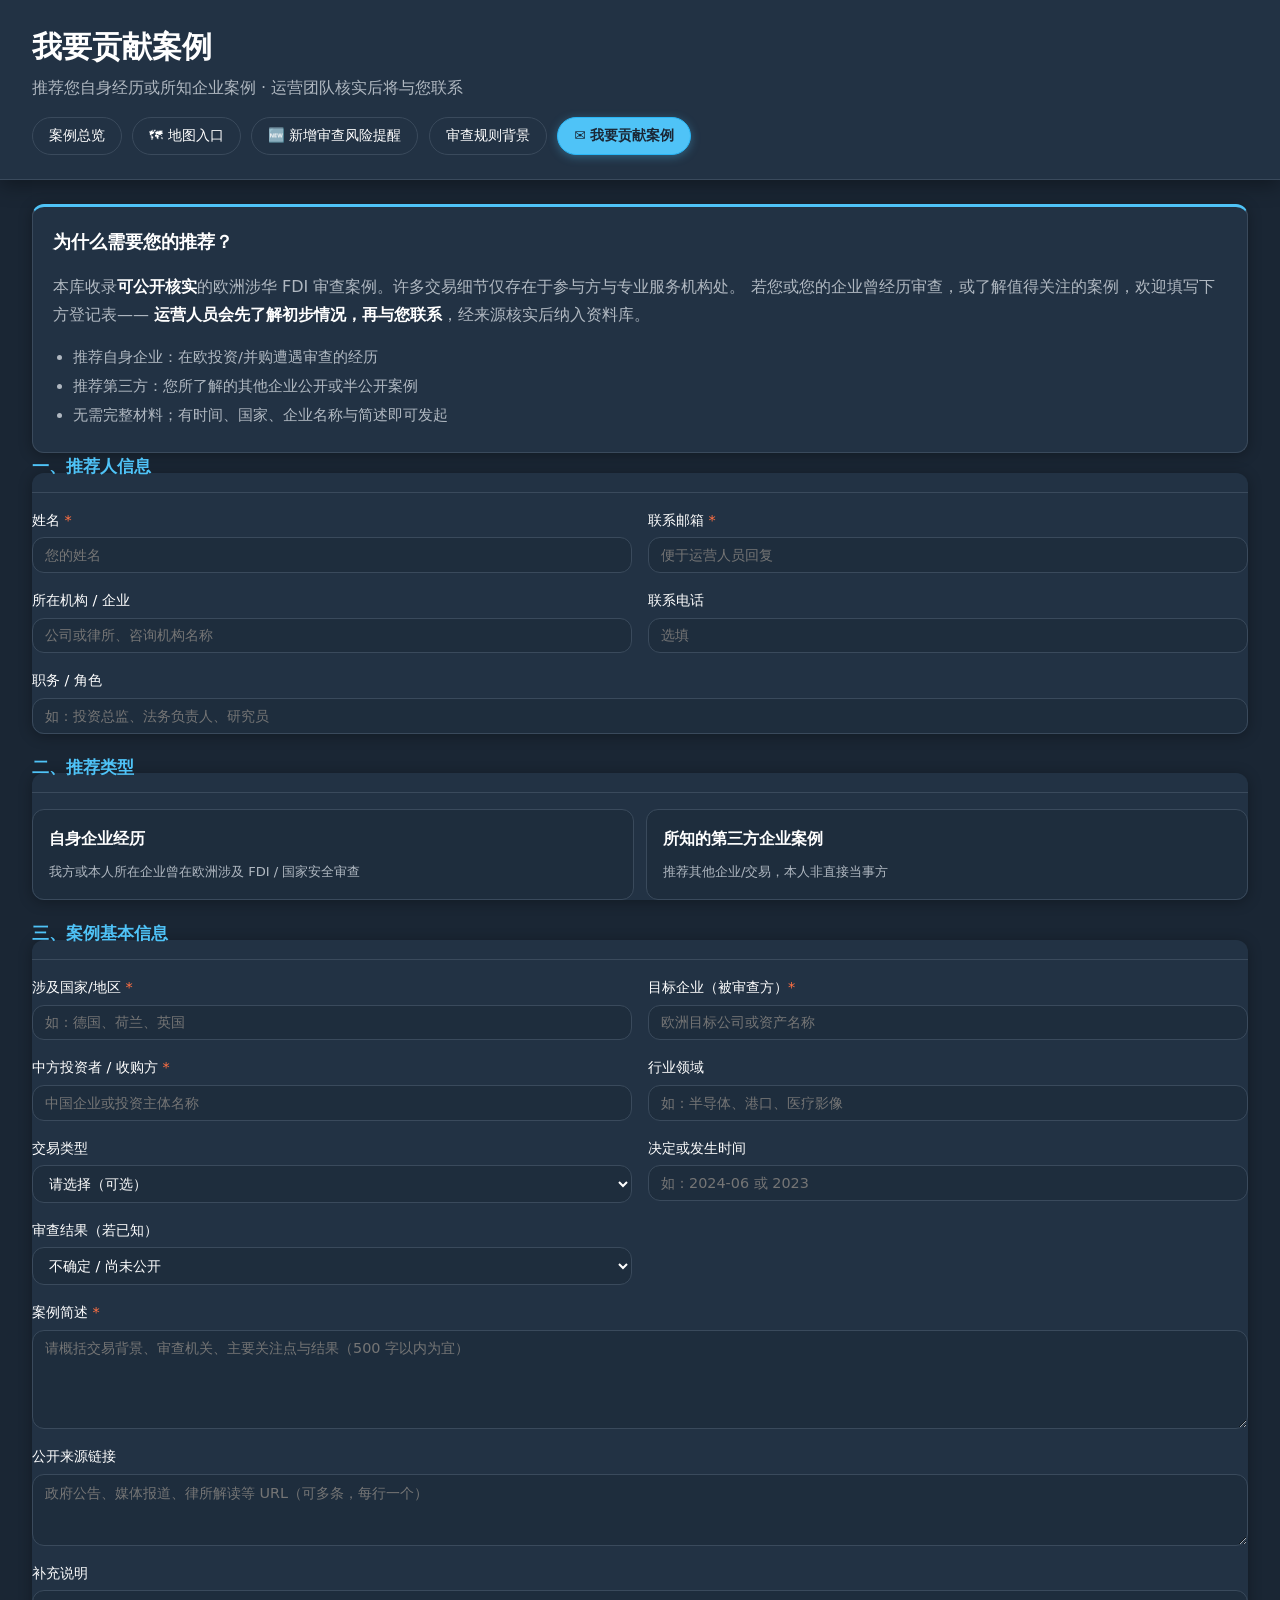
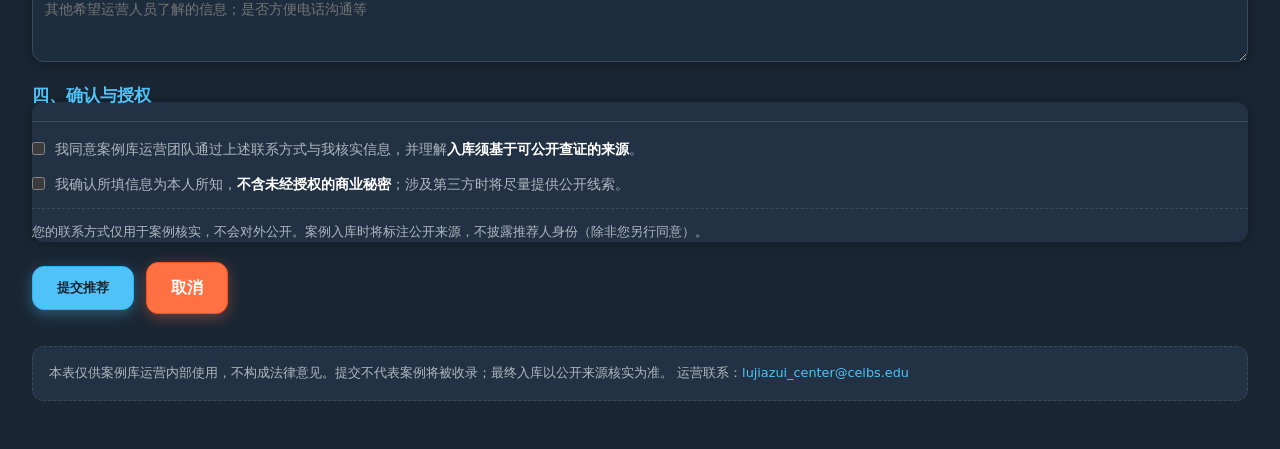
==== commit 8630fba8: "Keep all five nav pills including 我要贡献案例 on one toolbar row on large screens. Tighten nav flex layou" ====
--- a/web/contribute.html
+++ b/web/contribute.html
@@ -4,7 +4,7 @@
   <meta charset="UTF-8" />
   <meta name="viewport" content="width=device-width, initial-scale=1" />
   <title>我要贡献案例 — 涉华投资审查案例库</title>
-  <link rel="stylesheet" href="css/styles.css?v=20260523" />
+  <link rel="stylesheet" href="css/styles.css?v=20260524" />
 </head>
 <body>
   <header class="site-header">
@@ -15,7 +15,7 @@
       <a href="map.html">🗺 地图入口</a>
       <a href="review-points.html">🆕 新增审查风险提醒</a>
       <a href="policy.html">审查规则背景</a>
-      <a href="contribute.html" class="active">✉️ 我要贡献案例</a>
+      <a href="contribute.html" class="active nav-contribute">✉️ 我要贡献案例</a>
     </nav>
   </header>
 
--- a/web/css/styles.css
+++ b/web/css/styles.css
@@ -72,17 +72,36 @@
 
 .nav-bar {
   display: flex;
-  gap: 0.75rem;
+  gap: 0.5rem;
   flex-wrap: wrap;
+  align-items: center;
   margin-top: 1rem;
 }
 
 .nav-bar a, .nav-bar span {
-  padding: 0.4rem 1rem;
+  padding: 0.4rem 0.85rem;
   border-radius: 999px;
-  font-size: 0.85rem;
+  font-size: 0.82rem;
   border: 1px solid var(--border);
   background: var(--surface);
+  white-space: nowrap;
+  text-decoration: none;
+  color: var(--text);
+  flex-shrink: 0;
+}
+
+.nav-bar a:hover {
+  border-color: var(--accent);
+  color: var(--accent);
+  text-decoration: none;
+}
+
+.nav-bar a.nav-contribute {
+  border-color: rgba(79, 195, 247, 0.45);
+}
+
+.nav-bar a.active.nav-contribute {
+  border-color: var(--accent-dark);
 }
 
 .nav-bar a.active {
@@ -1849,4 +1868,12 @@
   .policy-chart { height: 260px; }
   #leaflet-map { height: 580px; }
   .kpi-value { font-size: 2rem; }
-}
+  .nav-bar {
+    flex-wrap: nowrap;
+    gap: 0.65rem;
+  }
+  .nav-bar a, .nav-bar span {
+    font-size: 0.85rem;
+    padding: 0.45rem 1rem;
+  }
+}
